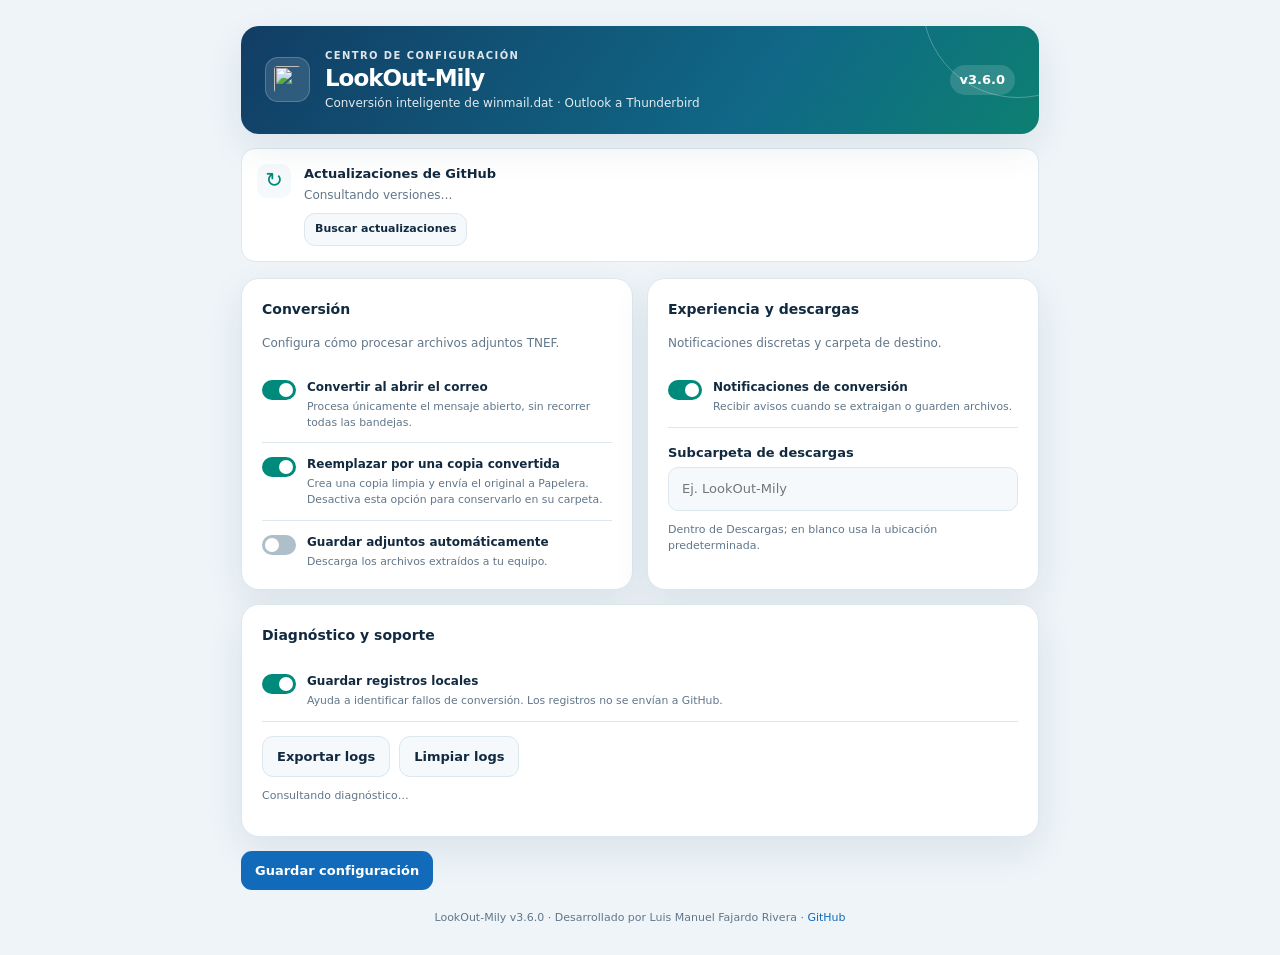
==== v3.6/options/options.html @ ddba2fcb "feat(v3.6): add v3.6/options/options.html" ====
<!doctype html>
<html lang="es"><head><meta charset="utf-8"><meta name="viewport" content="width=device-width,initial-scale=1"><title>LookOut-Mily 3.6 · Configuración</title><link rel="stylesheet" href="../ui/theme.css"></head>
<body class="lm-ui"><main class="lm-shell">
<header class="lm-header"><img class="lm-logo" src="../icons/milydat.svg" alt=""><div><div class="lm-eyebrow">Centro de configuración</div><h1 class="lm-heading">LookOut-Mily</h1><div class="lm-subtitle">Conversión inteligente de winmail.dat · Outlook a Thunderbird</div></div><span class="lm-version">v3.6.0</span></header>
<section class="lm-update" id="update-card" data-state="idle" aria-live="polite"><span class="lm-update-icon">↻</span><div class="lm-update-main"><strong id="update-title">Actualizaciones de GitHub</strong><p id="update-status">Consultando versiones…</p><div class="lm-actions"><button id="btn-check-update" class="lm-button lm-button--soft" type="button">Buscar actualizaciones</button><button id="btn-open-release" class="lm-button lm-button--primary" type="button" hidden>Ver nueva versión</button></div></div></section>
<div class="lm-content">
<section class="lm-panel"><h2>Conversión</h2><p class="lm-desc">Configura cómo procesar archivos adjuntos TNEF.</p>
<div class="lm-setting"><input type="checkbox" id="autoConvert" checked><label for="autoConvert"><strong>Convertir al abrir el correo</strong><small>Procesa únicamente el mensaje abierto, sin recorrer todas las bandejas.</small></label></div>
<div class="lm-setting"><input type="checkbox" id="replaceOriginal" checked><label for="replaceOriginal"><strong>Reemplazar por una copia convertida</strong><small>Crea una copia limpia y envía el original a Papelera. Desactiva esta opción para conservarlo en su carpeta.</small></label></div>
<div class="lm-setting"><input type="checkbox" id="autoSave"><label for="autoSave"><strong>Guardar adjuntos automáticamente</strong><small>Descarga los archivos extraídos a tu equipo.</small></label></div></section>
<section class="lm-panel"><h2>Experiencia y descargas</h2><p class="lm-desc">Notificaciones discretas y carpeta de destino.</p>
<div class="lm-setting"><input type="checkbox" id="showNotif" checked><label for="showNotif"><strong>Notificaciones de conversión</strong><small>Recibir avisos cuando se extraigan o guarden archivos.</small></label></div>
<div style="margin-top:15px"><label class="lm-formlabel" for="saveSubfolder">Subcarpeta de descargas</label><input id="saveSubfolder" class="lm-input" type="text" placeholder="Ej. LookOut-Mily"><p class="lm-help">Dentro de Descargas; en blanco usa la ubicación predeterminada.</p></div></section>
<section class="lm-panel lm-panel--wide"><h2>Diagnóstico y soporte</h2><div class="lm-setting"><input type="checkbox" id="enableLogs" checked><label for="enableLogs"><strong>Guardar registros locales</strong><small>Ayuda a identificar fallos de conversión. Los registros no se envían a GitHub.</small></label></div>
<div class="lm-actions"><button class="lm-button lm-button--soft" id="btn-export-logs" type="button">Exportar logs</button><button class="lm-button lm-button--soft" id="btn-clear-logs" type="button">Limpiar logs</button></div><p id="logs-status" class="lm-help" aria-live="polite">Consultando diagnóstico…</p></section>
</div>
<div class="lm-actions"><button class="lm-button lm-button--primary" id="btn-save" type="button">Guardar configuración</button><span id="saved-msg" class="lm-feedback" role="status" aria-live="polite"></span></div>
<footer class="lm-foot">LookOut-Mily v3.6.0 · Desarrollado por Luis Manuel Fajardo Rivera · <a href="https://github.com/LORDMANUEL/LookOut-Mily" target="_blank" rel="noopener noreferrer">GitHub</a></footer>
</main><script src="../ui/updates.js"></script><script src="options.js"></script></body></html>
---- v3.6/ui/theme.css ----
:root{color-scheme:light dark;--bg:#eef4f8;--surface:#fff;--surface2:#f5f9fc;--text:#122a40;--muted:#61768a;--stroke:#dce7ee;--primary:#116bba;--accent:#008a7b;--primaryText:#fff;--shadow:0 14px 38px rgba(21,61,94,.09);--radius:18px}
@media(prefers-color-scheme:dark){:root{--bg:#0c1725;--surface:#162637;--surface2:#1c3044;--text:#eaf5ff;--muted:#adc0cd;--stroke:#304b60;--primary:#72bcff;--accent:#67dac4;--primaryText:#07182b;--shadow:0 14px 30px rgba(0,0,0,.18)}}
*{box-sizing:border-box}html{font-family:system-ui,-apple-system,"Segoe UI",sans-serif}body.lm-ui{background:var(--bg);color:var(--text);margin:0;font-size:13px;line-height:1.5}button,input{font:inherit}button{cursor:pointer}button:disabled{opacity:.6;cursor:default}button:focus-visible,a:focus-visible,input:focus-visible{outline:3px solid var(--accent);outline-offset:3px}a{color:var(--primary)}
.lm-shell{max-width:850px;margin:auto;padding:26px;min-width:0}.lm-popup .lm-shell{width:410px;max-width:100%;padding:14px}.lm-header{background:linear-gradient(125deg,#123d64,#106887 65%,#0d8071);border-radius:var(--radius);color:#fff;padding:22px 24px;display:flex;gap:15px;align-items:center;position:relative;overflow:hidden;box-shadow:var(--shadow)}.lm-header:after{content:"";position:absolute;width:190px;height:190px;right:-75px;top:-120px;border:1px solid #ffffff44;border-radius:50%;pointer-events:none}.lm-popup .lm-header{padding:15px;border-radius:15px}.lm-logo{width:45px;height:45px;background:#ffffff20;border:1px solid #ffffff33;border-radius:13px;padding:8px;flex:none}.lm-popup .lm-logo{width:40px;height:40px}.lm-eyebrow{font-size:10px;text-transform:uppercase;letter-spacing:.14em;opacity:.86;font-weight:800}.lm-heading{font-size:23px;font-weight:800;line-height:1.08;letter-spacing:-.045em;margin:3px 0}.lm-popup .lm-heading{font-size:20px}.lm-subtitle{font-size:12px;opacity:.88}.lm-version{background:#ffffff24;padding:5px 10px;border-radius:50px;font-weight:800;margin-left:auto;flex:none}.lm-content{display:grid;grid-template-columns:1fr 1fr;gap:14px;margin-top:16px}.lm-panel{background:var(--surface);border:1px solid var(--stroke);border-radius:var(--radius);padding:20px;box-shadow:var(--shadow)}.lm-panel--wide{grid-column:1/-1}.lm-panel h2{font-size:14px;margin:0 0 14px;font-weight:800}.lm-desc{color:var(--muted);font-size:12px;margin:0 0 14px}.lm-setting{display:flex;gap:11px;padding:12px 0;border-bottom:1px solid var(--stroke);align-items:flex-start}.lm-setting:last-child{border:0;padding-bottom:0}.lm-setting input[type="checkbox"]{appearance:none;width:34px;height:20px;border-radius:100px;background:#adbfc9;position:relative;flex:none;margin:2px 0 0;transition:background .18s}.lm-setting input[type="checkbox"]:checked{background:var(--accent)}.lm-setting input[type="checkbox"]:after{content:"";position:absolute;width:14px;height:14px;left:3px;top:3px;border-radius:50%;background:white;transition:transform .18s}.lm-setting input[type="checkbox"]:checked:after{transform:translateX(14px)}.lm-setting label{cursor:pointer}.lm-setting strong{display:block;font-size:12px}.lm-setting small{display:block;color:var(--muted);margin-top:3px;line-height:1.45}.lm-formlabel{display:block;font-weight:700;margin-bottom:5px}.lm-input{display:block;width:100%;padding:11px 13px;color:var(--text);background:var(--surface2);border:1px solid var(--stroke);border-radius:10px}.lm-actions{display:flex;gap:9px;flex-wrap:wrap;align-items:center;margin-top:14px}.lm-button{border:0;border-radius:11px;padding:10px 14px;font-weight:750;transition:transform .16s,background .16s}.lm-button:hover{transform:translateY(-1px)}.lm-button--primary{background:var(--primary);color:var(--primaryText)}.lm-button--soft{background:var(--surface2);color:var(--text);border:1px solid var(--stroke)}.lm-update{background:var(--surface);border:1px solid var(--stroke);border-radius:14px;margin-top:14px;padding:15px;display:flex;align-items:flex-start;gap:13px}.lm-update[data-state="available"]{border-color:var(--accent)}.lm-update-icon{display:grid;place-items:center;background:var(--surface2);color:var(--accent);border-radius:10px;width:34px;height:34px;font-size:21px;flex:none}.lm-update-main{flex:1;min-width:0}.lm-update strong{display:block;font-size:13px}.lm-update p{color:var(--muted);font-size:12px;margin:3px 0 9px}.lm-update .lm-actions{margin:8px 0 0}.lm-update[hidden]{display:none}.lm-update .lm-button{padding:7px 10px;font-size:11px}.lm-foot{color:var(--muted);text-align:center;font-size:11px;padding:20px 0 2px}.lm-foot a{text-decoration:none}.lm-feedback{display:inline-block;font-size:12px;color:var(--accent);min-height:18px}.lm-file-section{margin-top:12px}.lm-file-section[hidden]{display:none}.lm-section-label{margin:12px 0 8px;font-size:11px;font-weight:800;letter-spacing:.02em}.lm-filelist{padding:0;margin:0;list-style:none}.lm-filelist li{display:flex;align-items:center;gap:8px;background:var(--surface);border:1px solid var(--stroke);border-radius:12px;padding:10px;margin-bottom:7px;min-width:0}.lm-filelist .file-icon{font-size:23px}.lm-filelist .file-info{flex:1;min-width:0}.lm-filelist .file-name{white-space:nowrap;overflow:hidden;text-overflow:ellipsis;font-weight:700}.lm-filelist .file-meta{font-size:10px;color:var(--muted)}.lm-filelist button{border:1px solid var(--stroke);border-radius:8px;padding:6px;font-size:11px;background:var(--surface2);color:var(--text)}.lm-filelist button.done{color:var(--accent)}.lm-filelist button.err{color:#c84b4b}.lm-filelist .badge-tnef{margin-left:3px;font-size:10px;color:#b46910}.lm-status{border:1px dashed var(--stroke);border-radius:13px;padding:23px 12px;text-align:center;color:var(--muted);background:var(--surface);margin-top:12px}.lm-status.error{color:#d25757}.lm-divider{border-top:1px solid var(--stroke);margin:12px 0}.lm-toolbar{margin-bottom:8px}.lm-toolbar .btn-all{width:100%}.lm-popup .lm-foot{padding:12px 0}.lm-help{color:var(--muted);font-size:11px}.lm-sr{position:absolute;width:1px;height:1px;clip:rect(0,0,0,0);overflow:hidden}
@media(max-width:660px){.lm-shell{padding:14px}.lm-content{grid-template-columns:1fr}.lm-header{padding:17px}.lm-heading{font-size:21px}.lm-panel{padding:15px}}@media(prefers-reduced-motion:reduce){*,*:before,*:after{transition:none!important;animation:none!important}}
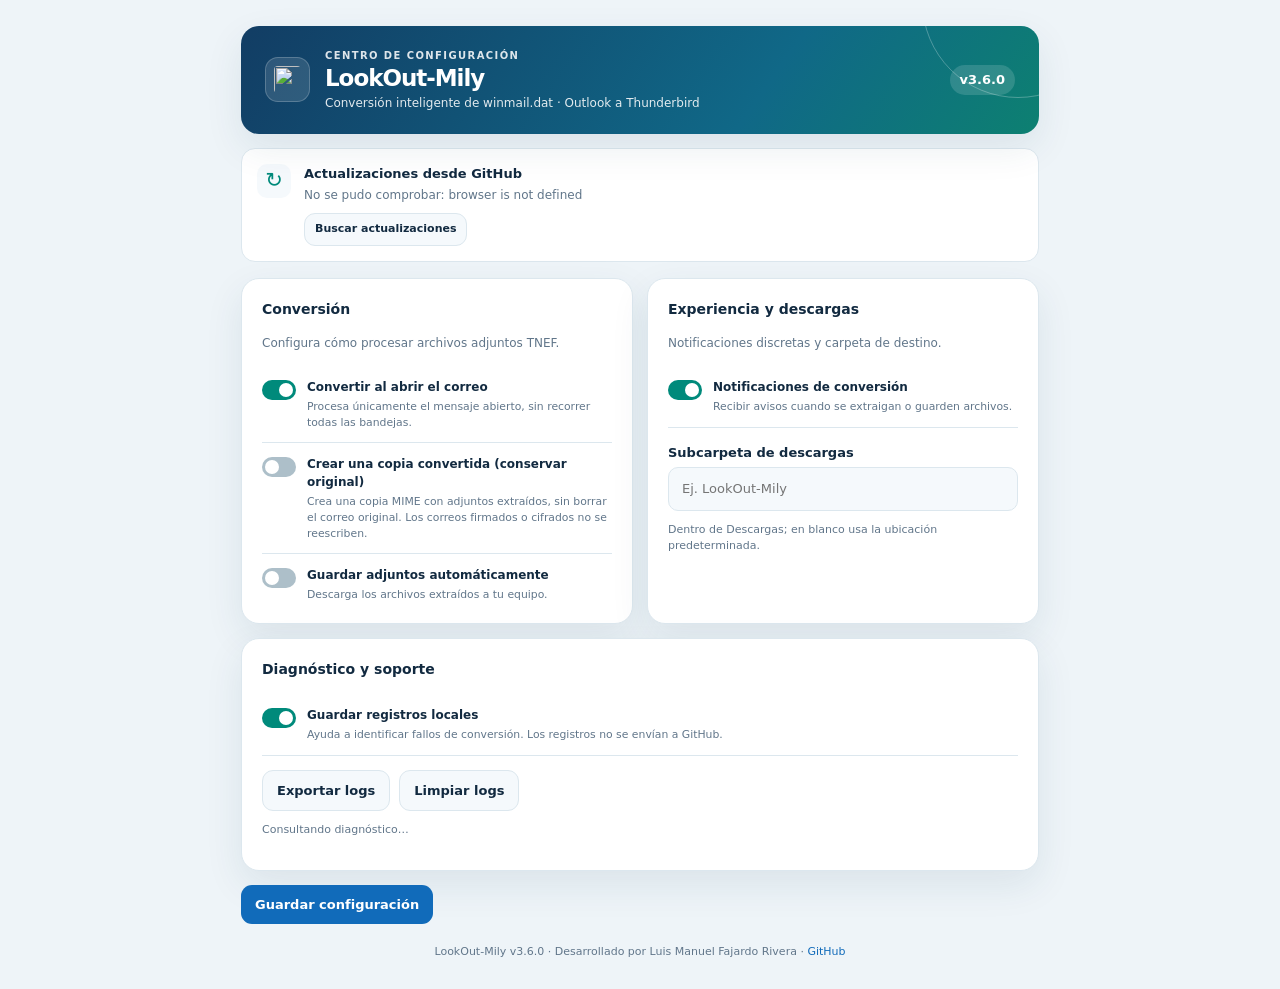
==== commit 8035215e: "ui(v3.6): never advertise destructive replacement" ====
--- a/v3.6/options/options.html
+++ b/v3.6/options/options.html
@@ -6,7 +6,7 @@
 <div class="lm-content">
 <section class="lm-panel"><h2>Conversión</h2><p class="lm-desc">Configura cómo procesar archivos adjuntos TNEF.</p>
 <div class="lm-setting"><input type="checkbox" id="autoConvert" checked><label for="autoConvert"><strong>Convertir al abrir el correo</strong><small>Procesa únicamente el mensaje abierto, sin recorrer todas las bandejas.</small></label></div>
-<div class="lm-setting"><input type="checkbox" id="replaceOriginal" checked><label for="replaceOriginal"><strong>Reemplazar por una copia convertida</strong><small>Crea una copia limpia y envía el original a Papelera. Desactiva esta opción para conservarlo en su carpeta.</small></label></div>
+<div class="lm-setting"><input type="checkbox" id="replaceOriginal"><label for="replaceOriginal"><strong>Crear una copia convertida (conservar original)</strong><small>Crea una copia MIME con adjuntos extraídos, sin borrar el correo original. Los correos firmados o cifrados no se reescriben.</small></label></div>
 <div class="lm-setting"><input type="checkbox" id="autoSave"><label for="autoSave"><strong>Guardar adjuntos automáticamente</strong><small>Descarga los archivos extraídos a tu equipo.</small></label></div></section>
 <section class="lm-panel"><h2>Experiencia y descargas</h2><p class="lm-desc">Notificaciones discretas y carpeta de destino.</p>
 <div class="lm-setting"><input type="checkbox" id="showNotif" checked><label for="showNotif"><strong>Notificaciones de conversión</strong><small>Recibir avisos cuando se extraigan o guarden archivos.</small></label></div>
